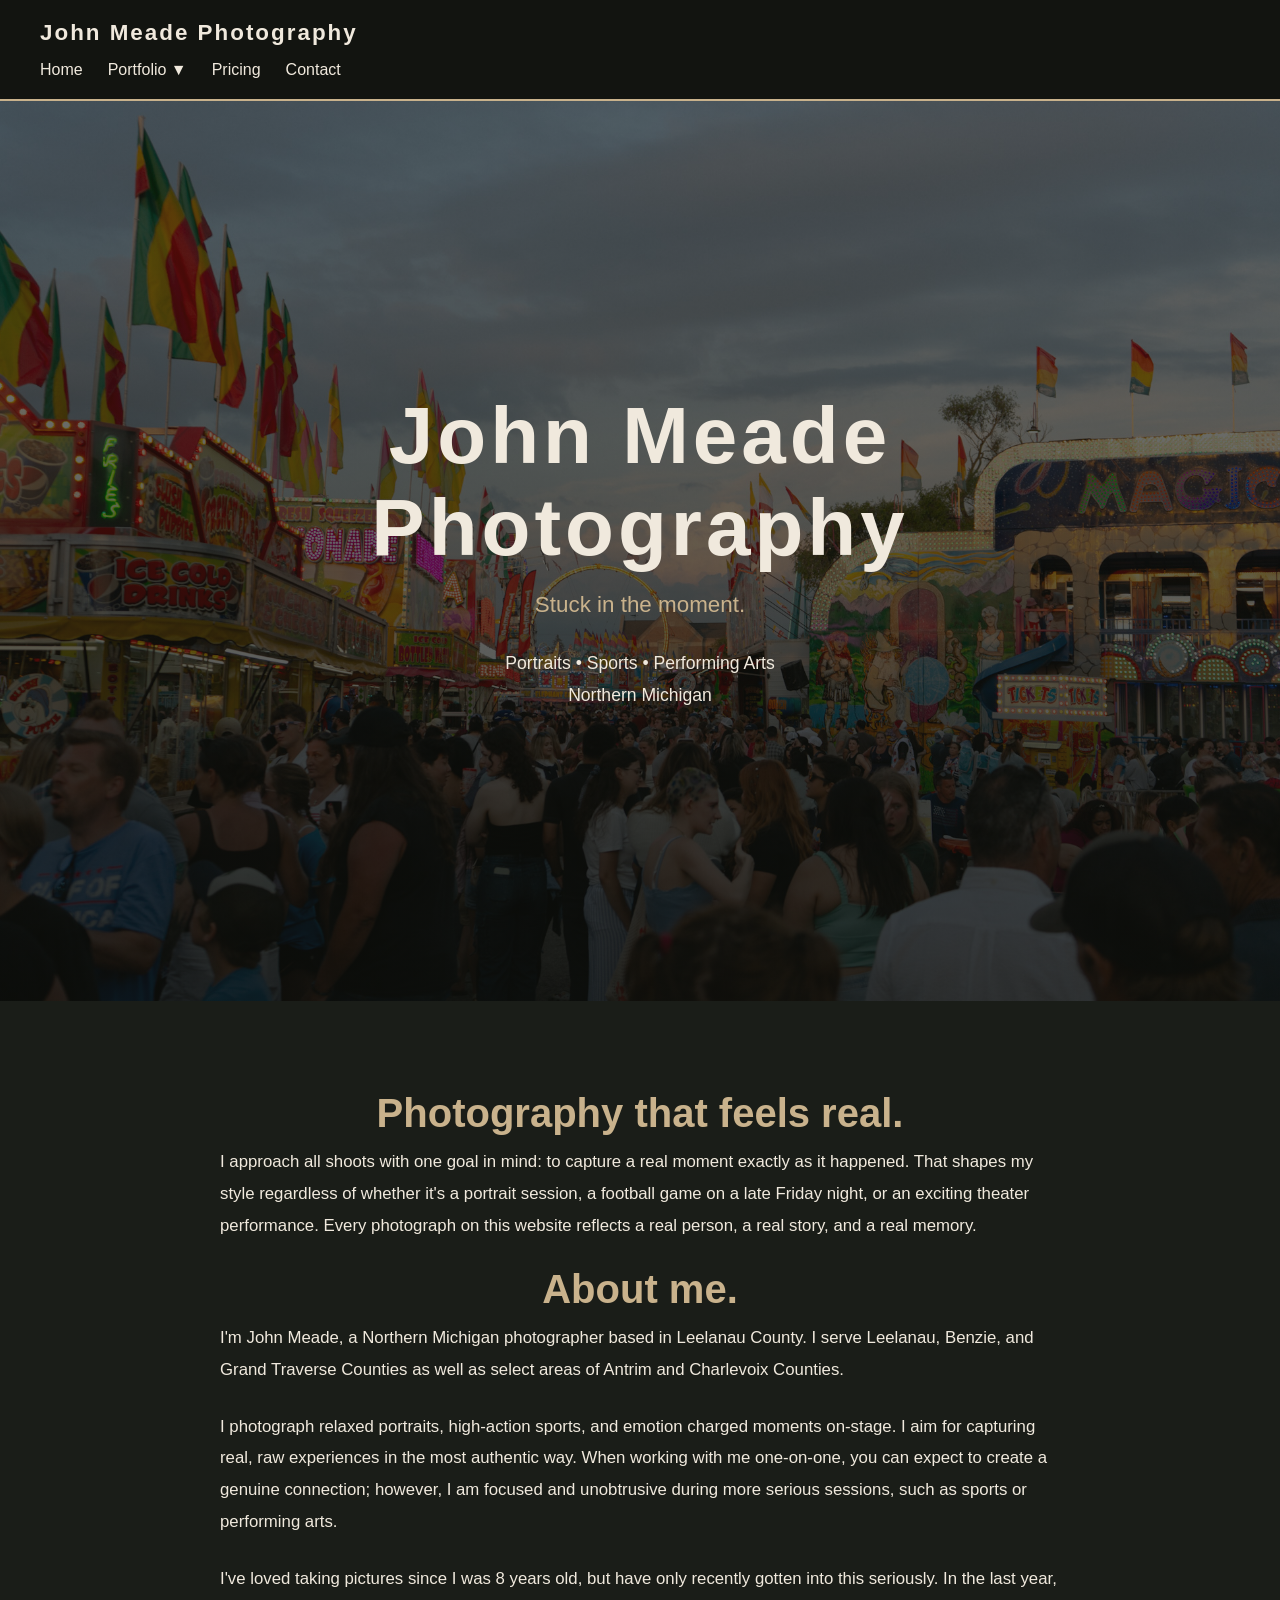
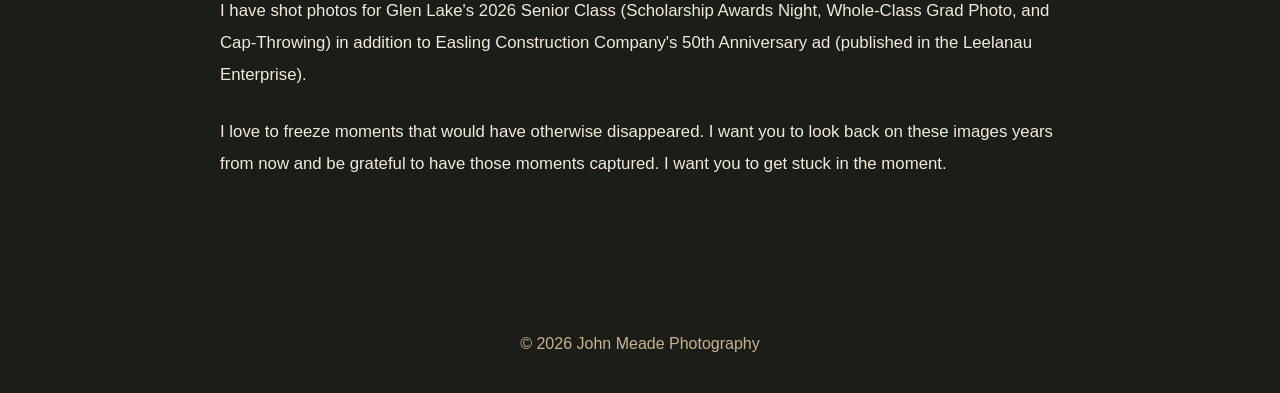
==== index.html @ 41445460 "Update index.html" ====
<!DOCTYPE html>
<html lang="en">
<head>
<meta charset="UTF-8">
<meta name="viewport" content="width=device-width, initial-scale=1.0">

<title>John Meade Photography</title>

<link rel="stylesheet" href="style.css">

<style>

/* ---------- HERO ---------- */

.hero{
    height:100vh;

    background:
        linear-gradient(rgba(15,17,13,.55), rgba(15,17,13,.75)),
        url("jmp-1.jpg");

    background-size:cover;
    background-position:center;
    background-repeat:no-repeat;

    display:flex;
    justify-content:center;
    align-items:center;
    text-align:center;
    padding:30px;
}

.hero-content{
    max-width:700px;
}

.hero h1{
    font-size:clamp(2.8rem,8vw,5rem);
    letter-spacing:4px;
    margin-bottom:18px;
}

.hero h2{
    color:#C9B28C;
    font-size:1.4rem;
    font-weight:normal;
    margin-bottom:30px;
}

.hero p{
    font-size:1.1rem;
    line-height:1.8;
    color:#F0E9DD;
}

.about{
    max-width:900px;
    margin:auto;
    padding:90px 30px;
}

.about h2{
    color:#C9B28C;
    margin-bottom:10px;
}

.about p{
    line-height:1.9;
    font-size:1.05rem;
    margin-bottom:25px;
}

@media (max-width:850px){

    .hero h1{
        font-size:3rem;
    }

    .hero h2{
        font-size:1.2rem;
    }

}

</style>

</head>

<body>

<header>

<h1>John Meade Photography</h1>

<nav>

<a href="index.html">Home</a>

<div class="dropdown">

<a href="#">Portfolio ▼</a>

<div class="dropdown-content">
<a href="portraits.html">Portraits (Coming Soon)</a>
<a href="sports.html">Sports</a>
<a href="performing-arts.html">Performing Arts</a>
<a href="other.html">Other</a>
</div>

</div>

<a href="pricing.html">Pricing</a>
<a href="contact.html">Contact</a>

</nav>

</header>

<section class="hero">

    <div class="hero-content">

        <h1>John Meade Photography</h1>

        <h2>Stuck in the moment.</h2>

        <p>
            Portraits • Sports • Performing Arts
        </p>
        
        <p>
            Northern Michigan
        </p>

    </div>

</section>

<section class="about">

    <h2>Photography that feels real.</h2>

    <p>
        I approach all shoots with one goal in mind: to capture a real moment exactly as it happened. That shapes my style regardless of whether it's a portrait session, a football game on a late Friday night, or an exciting theater performance. Every photograph on this website reflects a real person, a real story, and a real memory.
    </p>

    <h2>About me.</h2>
    
    <p>
        I'm John Meade, a Northern Michigan 
        photographer based in Leelanau County. I 
        serve Leelanau, Benzie, and Grand Traverse 
        Counties as well as select areas of Antrim 
        and Charlevoix Counties. 
    </p>
    
    <p>
        I photograph relaxed portraits, high-action
        sports, and emotion charged moments on-stage. 
        I aim for capturing real, raw experiences in
        the most authentic way.
        When working with me one-on-one, you can expect 
        to create a genuine connection; however, I am 
        focused and unobtrusive during more serious 
        sessions, such as sports or performing arts.
    </p>
    
    <p>
        I've loved taking pictures since I was 8 years
        old, but have only recently gotten into this
        seriously. In the last year, I have shot photos
        for Glen Lake's 2026 Senior Class (Scholarship
        Awards Night, Whole-Class Grad Photo, and Cap-Throwing) 
        in addition to Easling Construction
        Company's 50th Anniversary ad (published in the 
        Leelanau Enterprise).
    <p>
        I love to freeze moments that would have
        otherwise disappeared. I want you to look back
        on these images years from now and be grateful
        to have those moments captured. I want you to 
        get stuck in the moment.
    </p>
    

</section>

<footer>
    © 2026 John Meade Photography
</footer>
---- style.css ----
*{
    margin:0;
    padding:0;
    box-sizing:border-box;
}

body{
    background:#1A1D18;
    color:#F0E9DD;
    font-family:Arial, Helvetica, sans-serif;
}

header{
    background:#121410;
    padding:20px 40px;
    border-bottom:2px solid #C9B28C;
}

header h1{
    margin-bottom:15px;
    letter-spacing:2px;
    font-size:1.4rem;
}

.about{
    max-width:900px;
    margin:auto;
    padding:90px 30px;
}

.about h2{
    color:#C9B28C;
    margin-bottom:10px;
}

.about p{
    line-height:1.9;
    font-size:1.05rem;
    margin-bottom:25px;
}

nav{
    display:flex;
    flex-wrap:wrap;
    gap:25px;
}

nav a{
    color:#F0E9DD;
    text-decoration:none;
}

nav a:hover{
    color:#C9B28C;
}

.dropdown{
    position:relative;
}

.dropdown-content{
    display:none;
    position:absolute;
    background:#121410;
    border:1px solid #C9B28C;
    min-width:220px;
}

.dropdown-content a{
    display:block;
    padding:12px 18px;
}

.dropdown:hover .dropdown-content{
    display:block;
}

main{
    max-width:1400px;
    margin:auto;
    padding:50px 25px;
}

h2{
    text-align:center;
    font-size:2.5rem;
    margin-bottom:10px;
}

.subtitle{
    text-align:center;
    color:#C9B28C;
    margin-bottom:40px;
}

.gallery{
    column-count:3;
    column-gap:25px;
}

.gallery img{
    width:100%;
    height:auto;
    display:block;
    margin-bottom:25px;

    border-radius:8px;

    transition:.25s;
    cursor:pointer;

    break-inside:avoid;
}

.gallery img:hover{
    transform:scale(1.02);
}

@media (max-width:1000px){
    .gallery{
        column-count:2;
    }
}

@media (max-width:650px){
    .gallery{
        column-count:1;
    }
}

footer{

    text-align:center;
    padding:40px;
    color:#C9B28C;

}



/* ---------- MOBILE ---------- */

@media (max-width:850px){

    nav{
        gap:25px;
    }

    .hero h1{
        font-size:3rem;
    }

    .hero h2{
        font-size:1.2rem;
    }

}
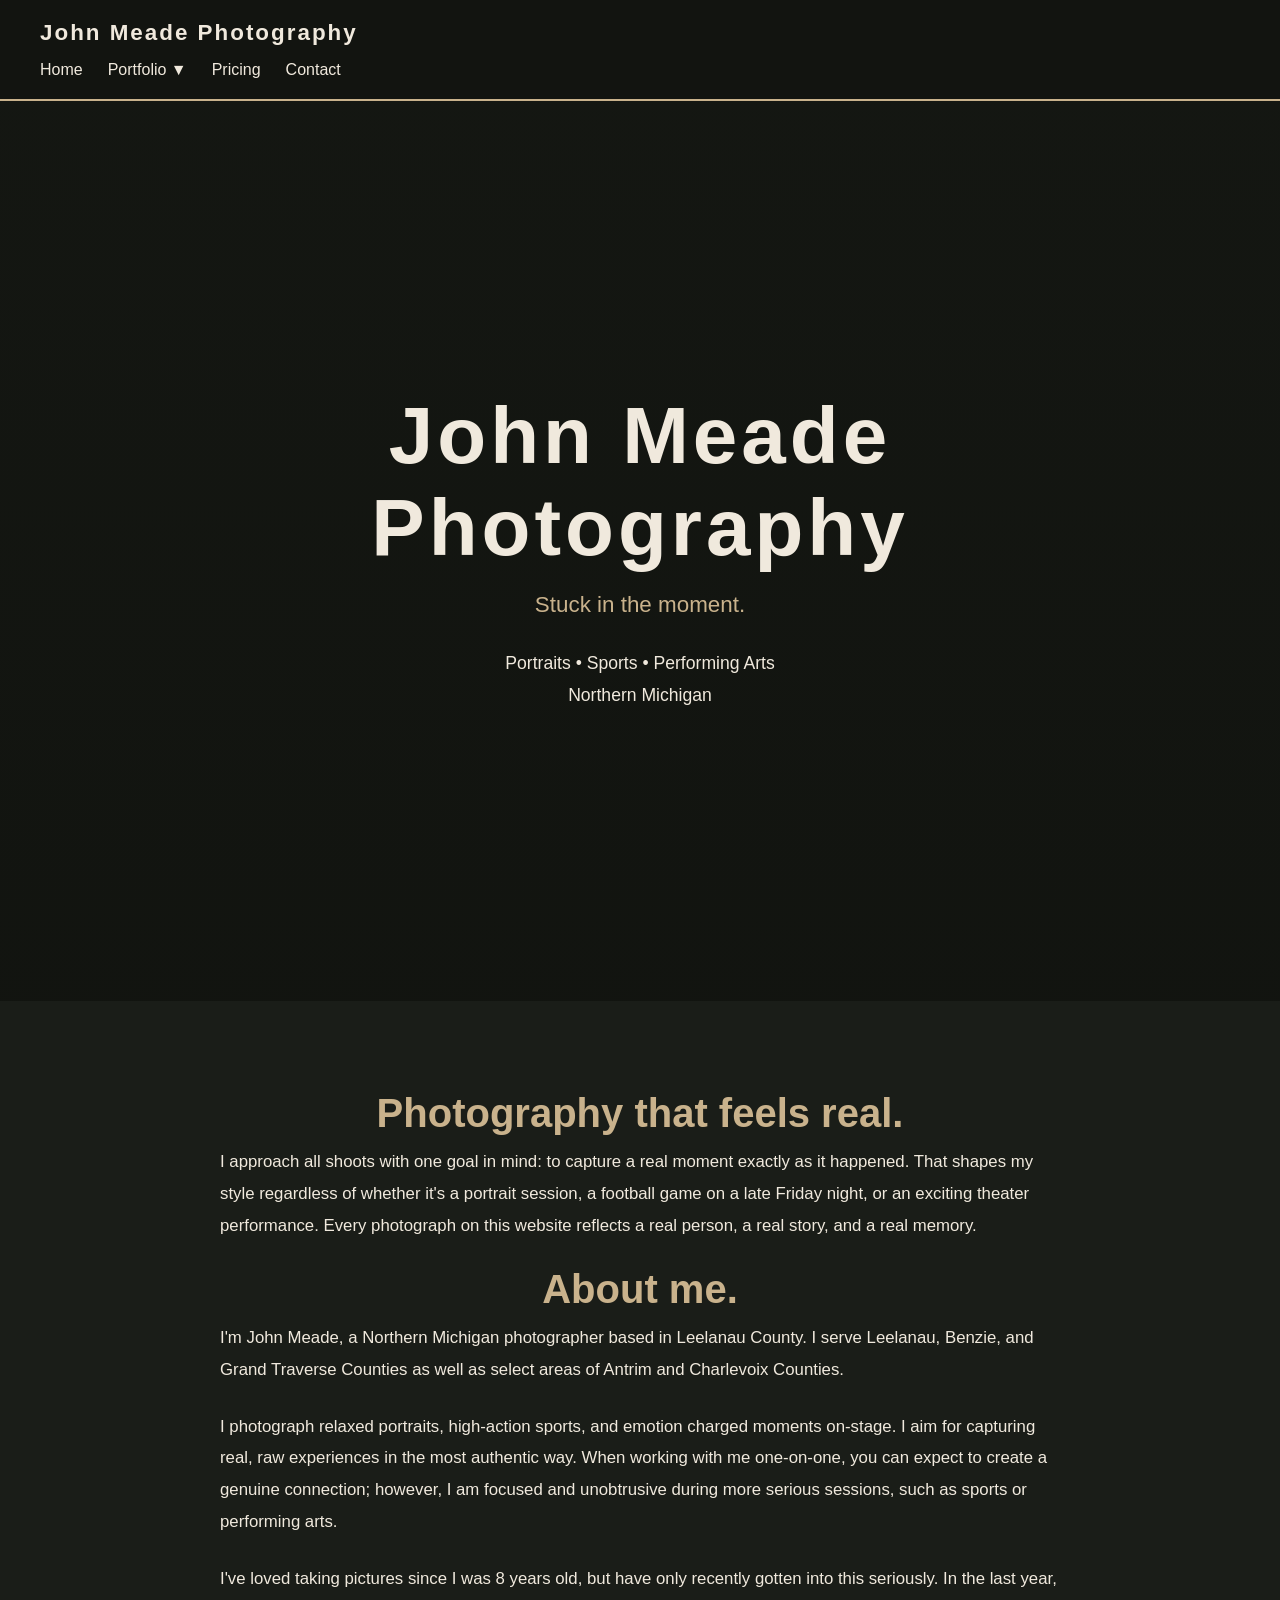
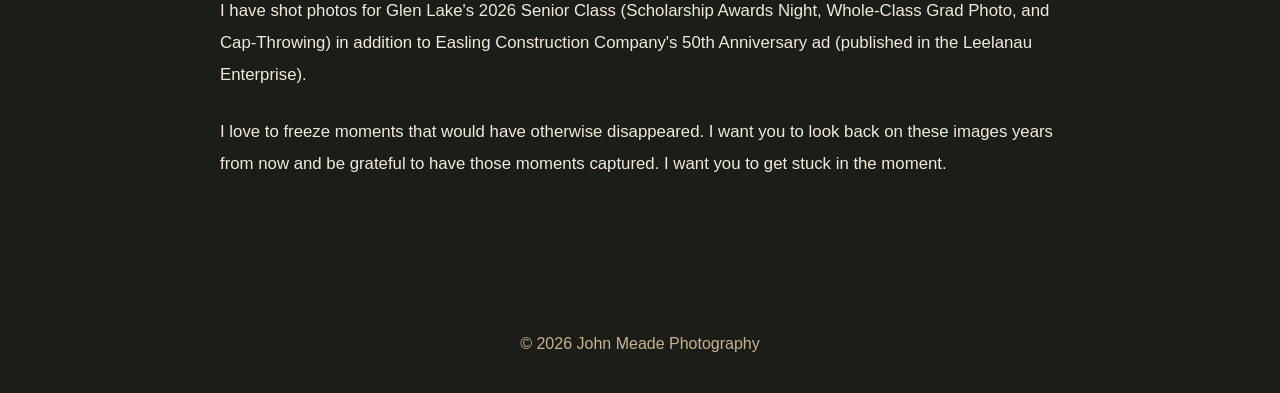
==== commit 9adba8db: "Moved & renamed images" ====
--- a/index.html
+++ b/index.html
@@ -17,7 +17,7 @@
 
     background:
         linear-gradient(rgba(15,17,13,.55), rgba(15,17,13,.75)),
-        url("jmp-1.jpg");
+        url("2026 cherry fest crowd.jpg");
 
     background-size:cover;
     background-position:center;
@@ -101,7 +101,7 @@
 <a href="#">Portfolio ▼</a>
 
 <div class="dropdown-content">
-<a href="portraits.html">Portraits (Coming Soon)</a>
+<a href="portraits.html">Portraits</a>
 <a href="sports.html">Sports</a>
 <a href="performing-arts.html">Performing Arts</a>
 <a href="other.html">Other</a>
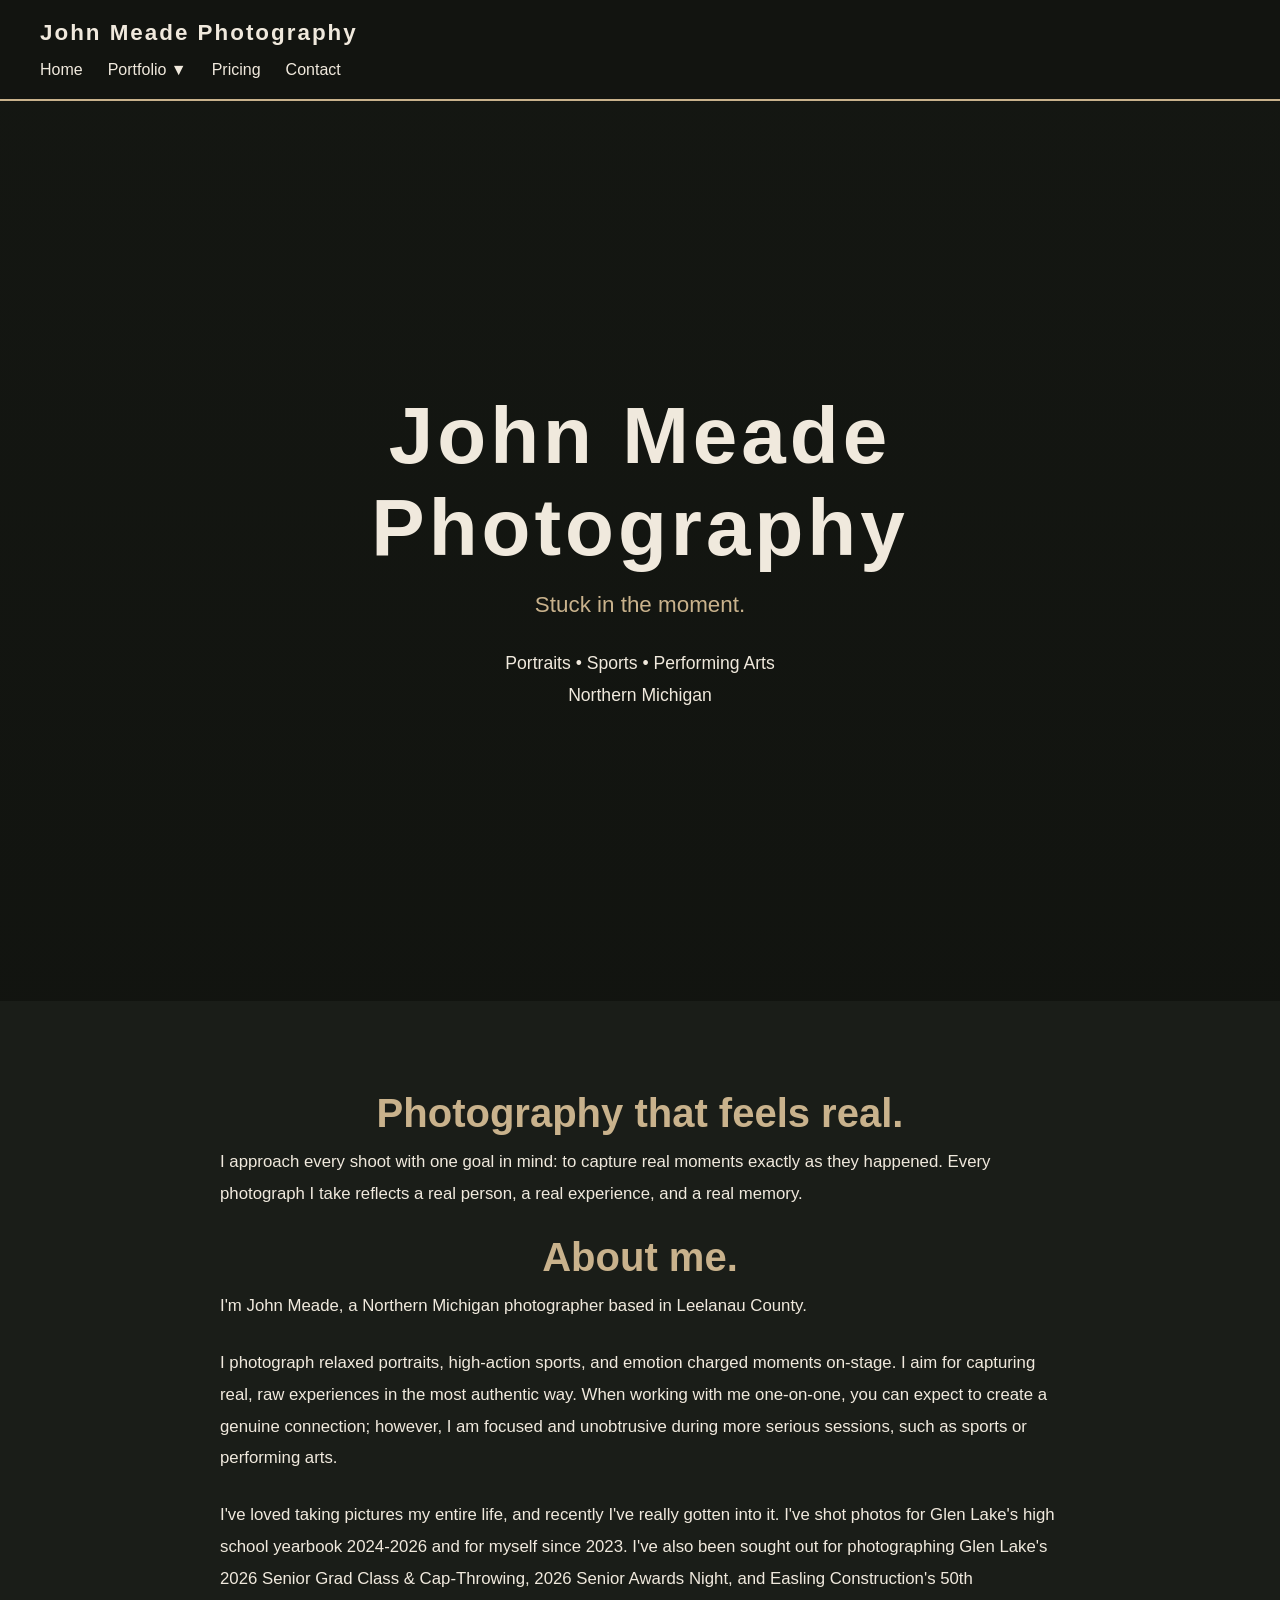
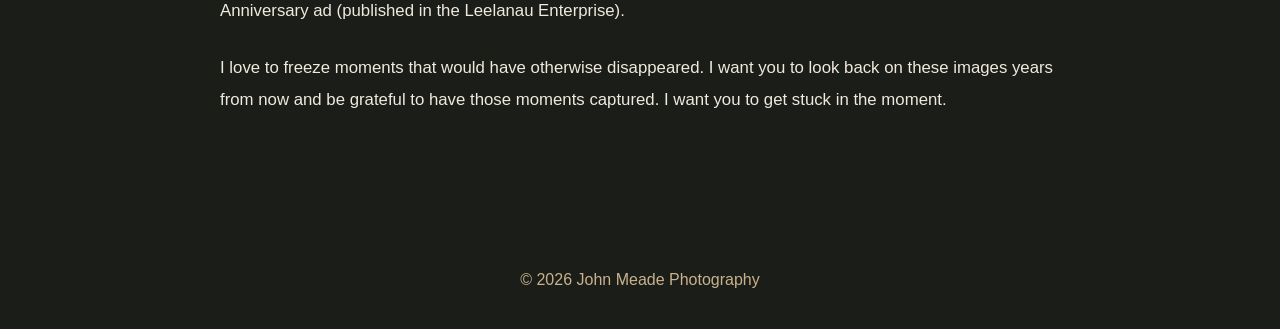
==== commit aebf9706: "Rewrite of all index.html copy" ====
--- a/index.html
+++ b/index.html
@@ -17,7 +17,7 @@
 
     background:
         linear-gradient(rgba(15,17,13,.55), rgba(15,17,13,.75)),
-        url("2026 cherry fest crowd.jpg");
+        url("images/events/2026 cherry fest crowd.jpg");
 
     background-size:cover;
     background-position:center;
@@ -141,45 +141,31 @@
     <h2>Photography that feels real.</h2>
 
     <p>
-        I approach all shoots with one goal in mind: to capture a real moment exactly as it happened. That shapes my style regardless of whether it's a portrait session, a football game on a late Friday night, or an exciting theater performance. Every photograph on this website reflects a real person, a real story, and a real memory.
+        I approach every shoot with one goal in mind: to capture real moments exactly as they happened.
+        Every photograph I take reflects a real person, a real experience, and a real memory.
     </p>
 
     <h2>About me.</h2>
     
     <p>
-        I'm John Meade, a Northern Michigan 
-        photographer based in Leelanau County. I 
-        serve Leelanau, Benzie, and Grand Traverse 
-        Counties as well as select areas of Antrim 
-        and Charlevoix Counties. 
+        I'm John Meade, a Northern Michigan photographer based in Leelanau County.
     </p>
     
     <p>
-        I photograph relaxed portraits, high-action
-        sports, and emotion charged moments on-stage. 
-        I aim for capturing real, raw experiences in
-        the most authentic way.
-        When working with me one-on-one, you can expect 
-        to create a genuine connection; however, I am 
-        focused and unobtrusive during more serious 
-        sessions, such as sports or performing arts.
+        I photograph relaxed portraits, high-action sports, and emotion charged moments on-stage. 
+        I aim for capturing real, raw experiences in the most authentic way. When working with me 
+        one-on-one, you can expect to create a genuine connection; however, I am focused and 
+        unobtrusive during more serious sessions, such as sports or performing arts.
     </p>
     
     <p>
-        I've loved taking pictures since I was 8 years
-        old, but have only recently gotten into this
-        seriously. In the last year, I have shot photos
-        for Glen Lake's 2026 Senior Class (Scholarship
-        Awards Night, Whole-Class Grad Photo, and Cap-Throwing) 
-        in addition to Easling Construction
-        Company's 50th Anniversary ad (published in the 
-        Leelanau Enterprise).
+       I've loved taking pictures my entire life, and recently I've really gotten into it. I've shot 
+       photos for Glen Lake's high school yearbook 2024-2026 and for myself since 2023. I've also been
+       sought out for photographing Glen Lake's 2026 Senior Grad Class & Cap-Throwing, 2026 Senior 
+       Awards Night, and Easling Construction's 50th Anniversary ad (published in the Leelanau Enterprise).
     <p>
-        I love to freeze moments that would have
-        otherwise disappeared. I want you to look back
-        on these images years from now and be grateful
-        to have those moments captured. I want you to 
-        get stuck in the moment.
+      I love to freeze moments that would have otherwise disappeared. I want you to look back on these
+      images years from now and be grateful to have those moments captured. I want you to get stuck in the moment.
     </p>
     
 
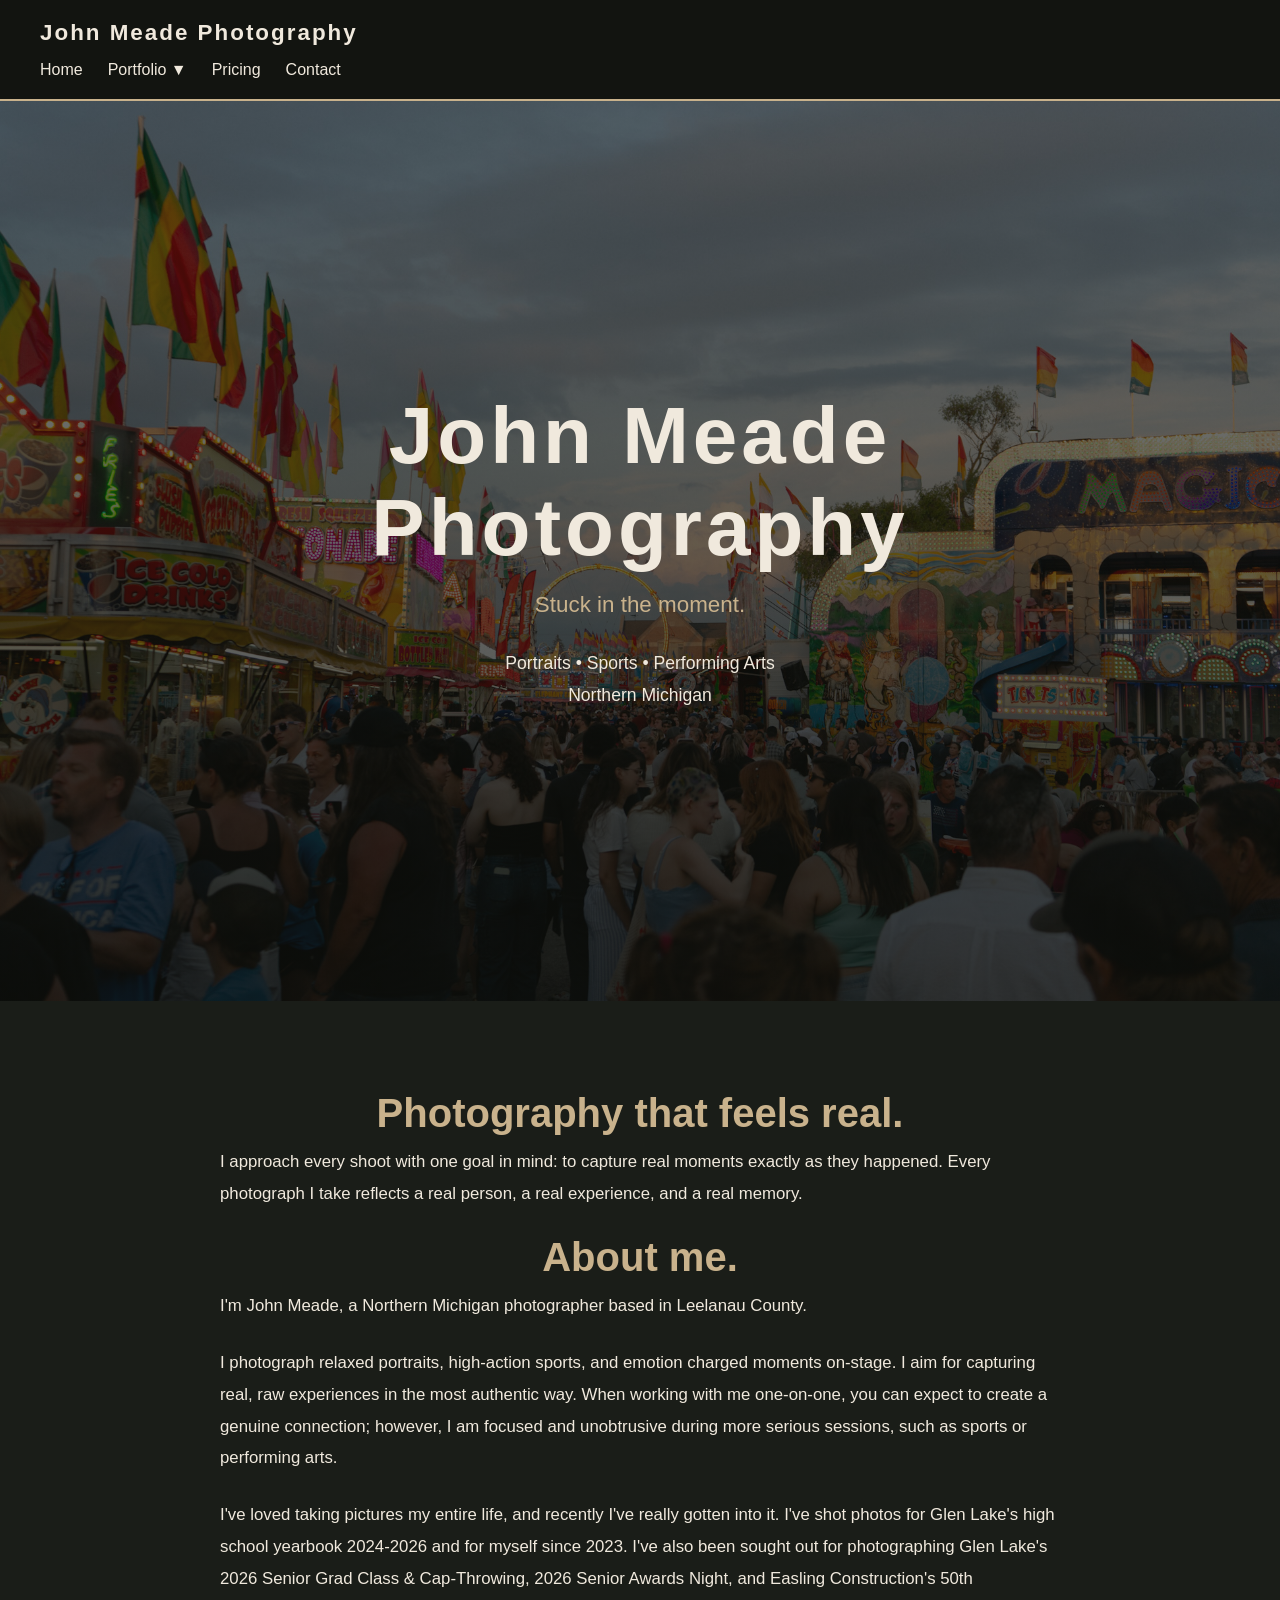
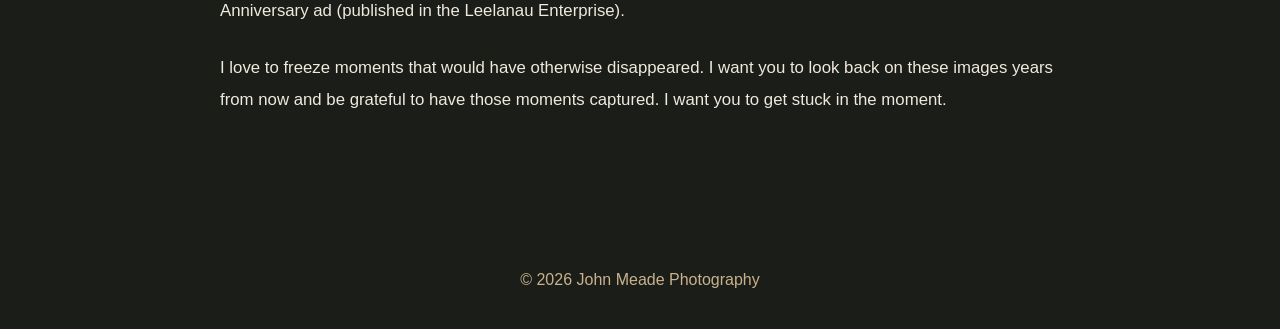
==== commit c4781c2c: "image visibility fixes" ====
--- a/index.html
+++ b/index.html
@@ -17,7 +17,7 @@
 
     background:
         linear-gradient(rgba(15,17,13,.55), rgba(15,17,13,.75)),
-        url("images/events/2026 cherry fest crowd.jpg");
+        url("Images/Events/2026 cherry fest crowd.jpg");
 
     background-size:cover;
     background-position:center;
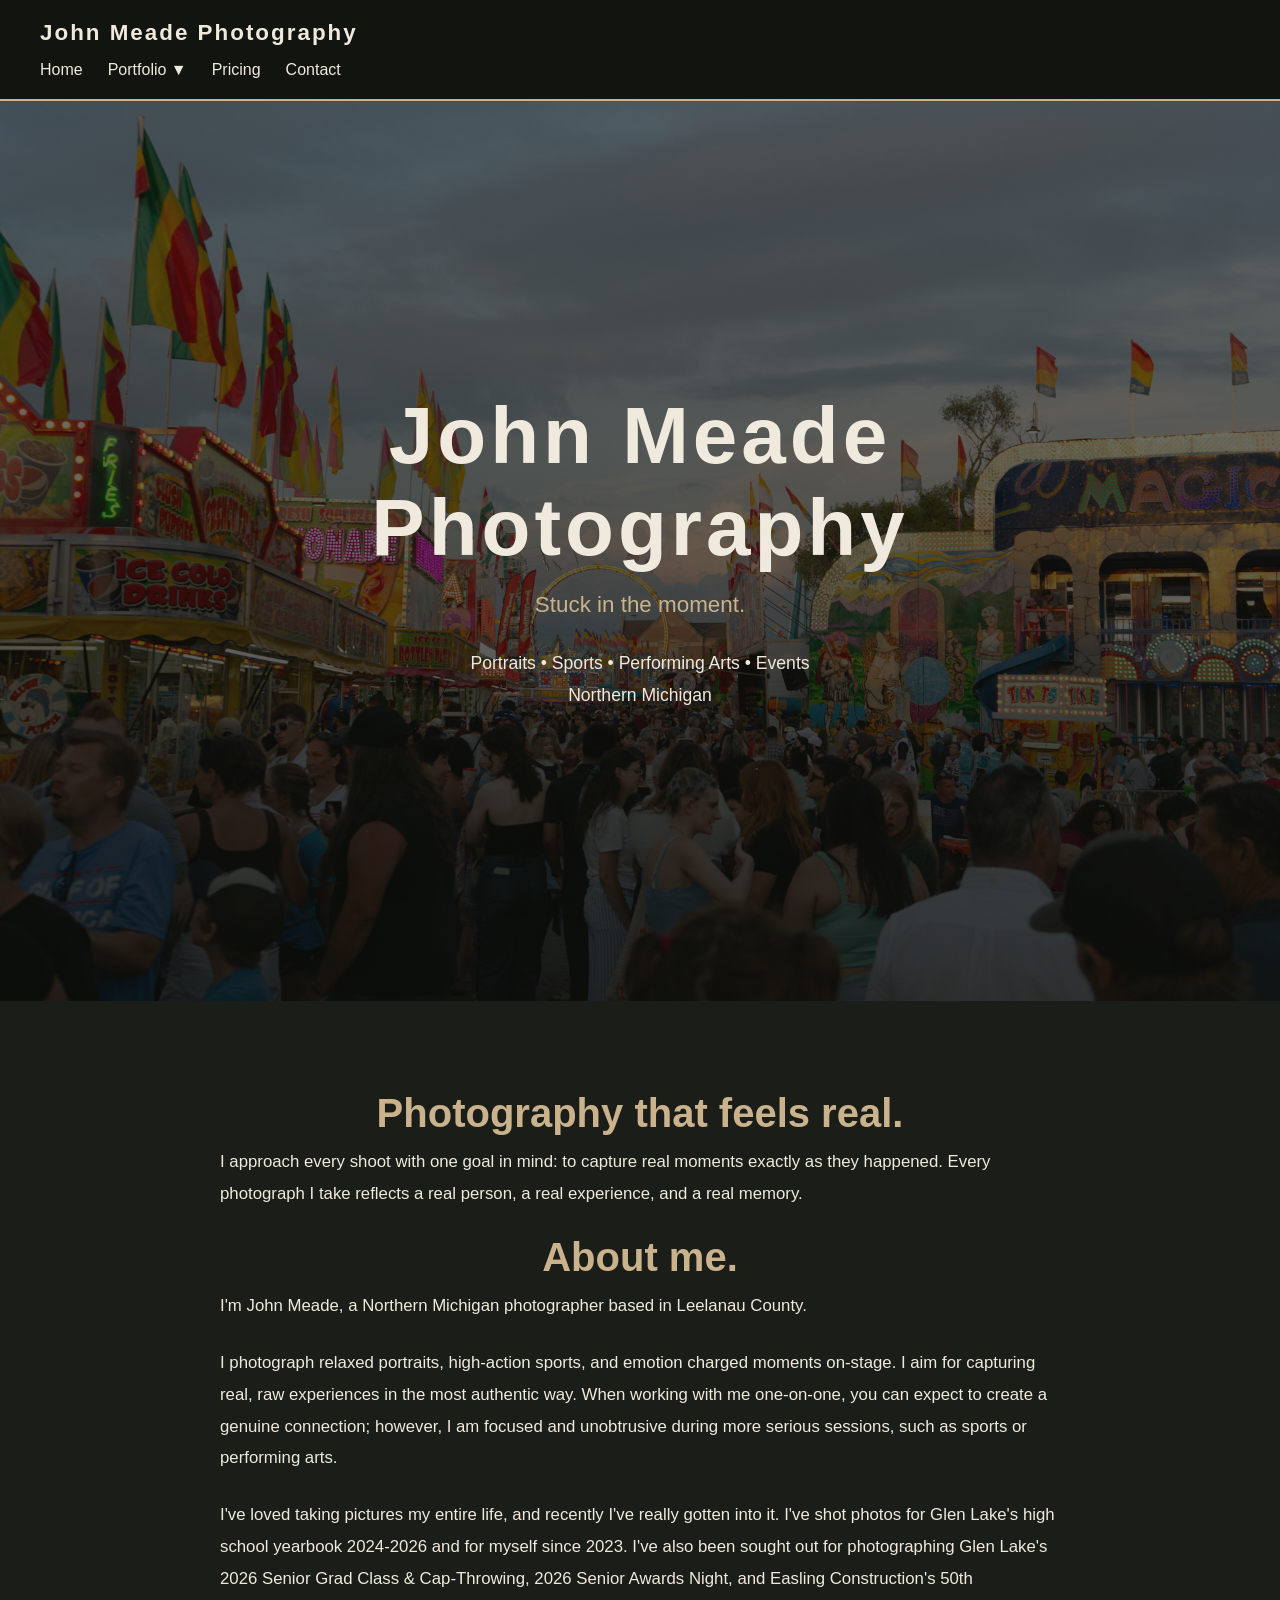
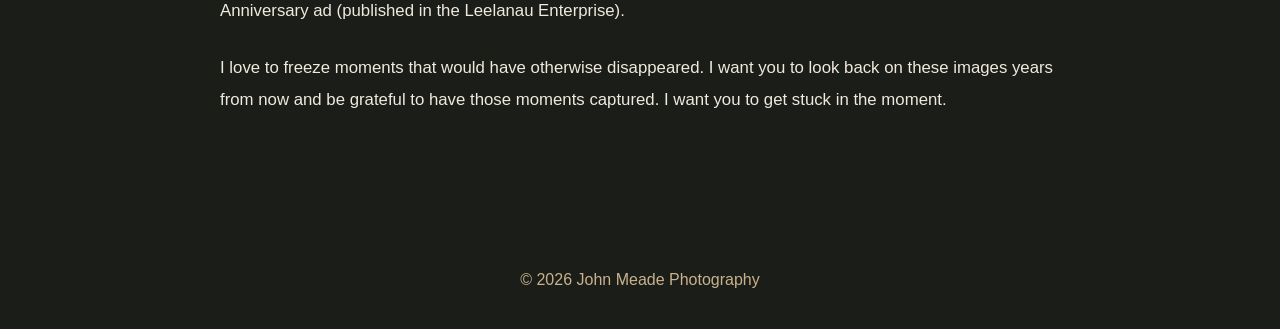
==== commit 31be85d7: "tiny clarical fixes" ====
--- a/index.html
+++ b/index.html
@@ -125,7 +125,7 @@
         <h2>Stuck in the moment.</h2>
 
         <p>
-            Portraits • Sports • Performing Arts
+            Portraits • Sports • Performing Arts • Events
         </p>
         
         <p>
